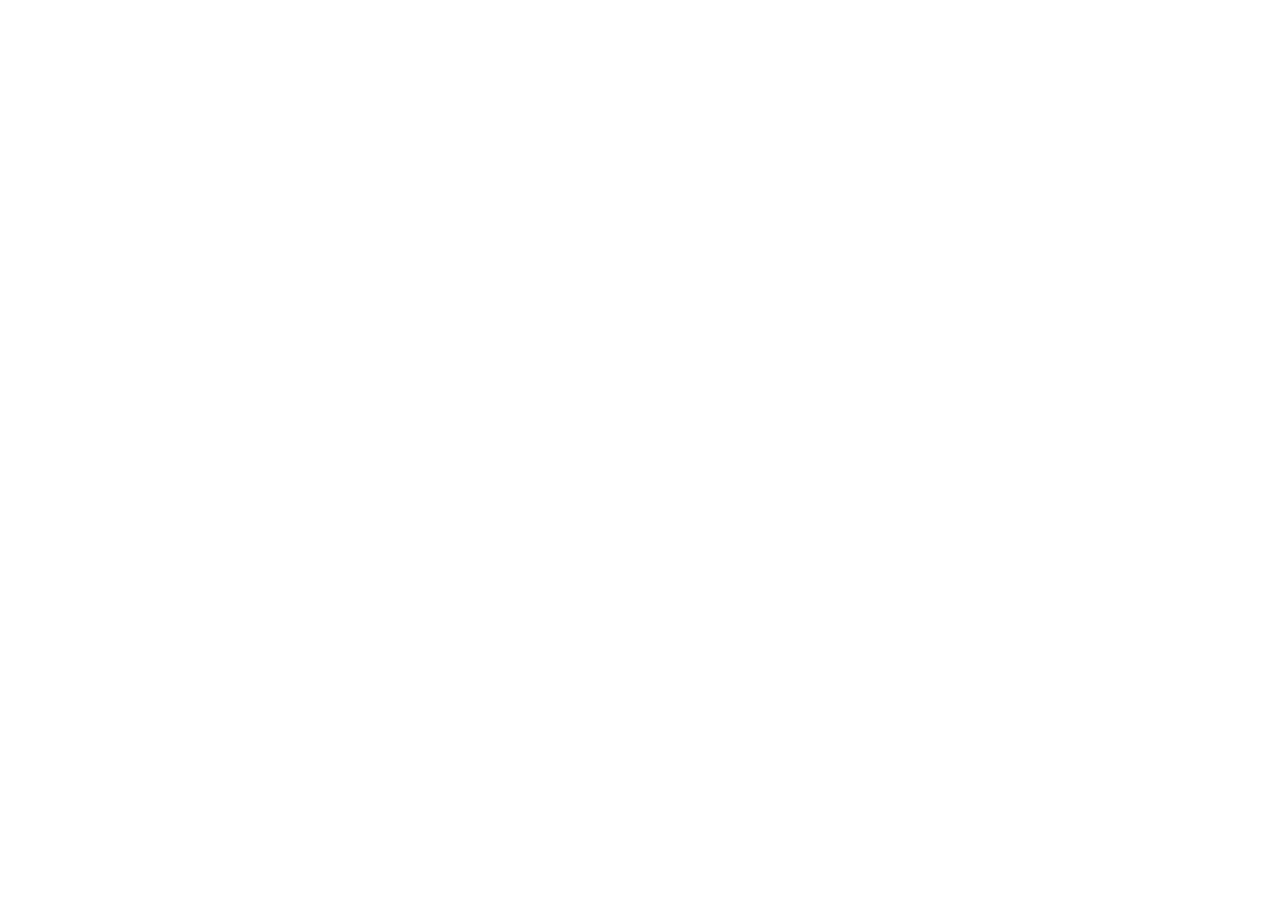
==== index.html @ e0cd3141 "basic ui" ====
<!DOCTYPE html>
<html lang="en">

<head>
    <meta charset="UTF-8">
    <meta name="viewport" content="width=device-width, initial-scale=1.0">
    <link rel="stylesheet" href="style.css">
    <title>Document</title>
</head>

<body>
    <div id="wrapper">
        <template class="card" id="card">
            <figure class="card-image" id="card-image">
                <img src="" alt="">
            </figure>
            <div class="card-content" id="card-content">
                <svg xmlns="http://www.w3.org/2000/svg" width="24" height="24" viewBox="0 0 24 24" fill="none"
                    stroke="currentColor" stroke-width="2" stroke-linecap="round" stroke-linejoin="round"
                    class="lucide lucide-heart-icon lucide-heart">
                    <path
                        d="M2 9.5a5.5 5.5 0 0 1 9.591-3.676.56.56 0 0 0 .818 0A5.49 5.49 0 0 1 22 9.5c0 2.29-1.5 4-3 5.5l-5.492 5.313a2 2 0 0 1-3 .019L5 15c-1.5-1.5-3-3.2-3-5.5" />
                </svg>
                <a href="">More</a>
            </div>
        </template>
    </div>
</body>

</html>
---- style.css ----
html,
body {
    margin: 0;
    padding: 0;
    box-sizing: border-box;
    height: 100vh;
}

#wrapper {
    display: grid;
    grid-template-columns: repeat(4, auto);
    justify-items: center;
    align-items: center;
    min-height: 100vh;
    justify-content: center;
    align-content: center;
    gap: 20px;
}

.card {
    width: 288px;
    display: flex;
    flex-direction: column;
}

.card-image {
    object-fit: cover;
    margin: 0;
    padding: 0;
}

.card-image img {
    width: 288px;
    height: 288px;
    object-fit: cover;
    display: block;
}

.card-content {
    display: flex;
    justify-content: space-between;
    background: #CEF9FF;
    padding: 16px;
}
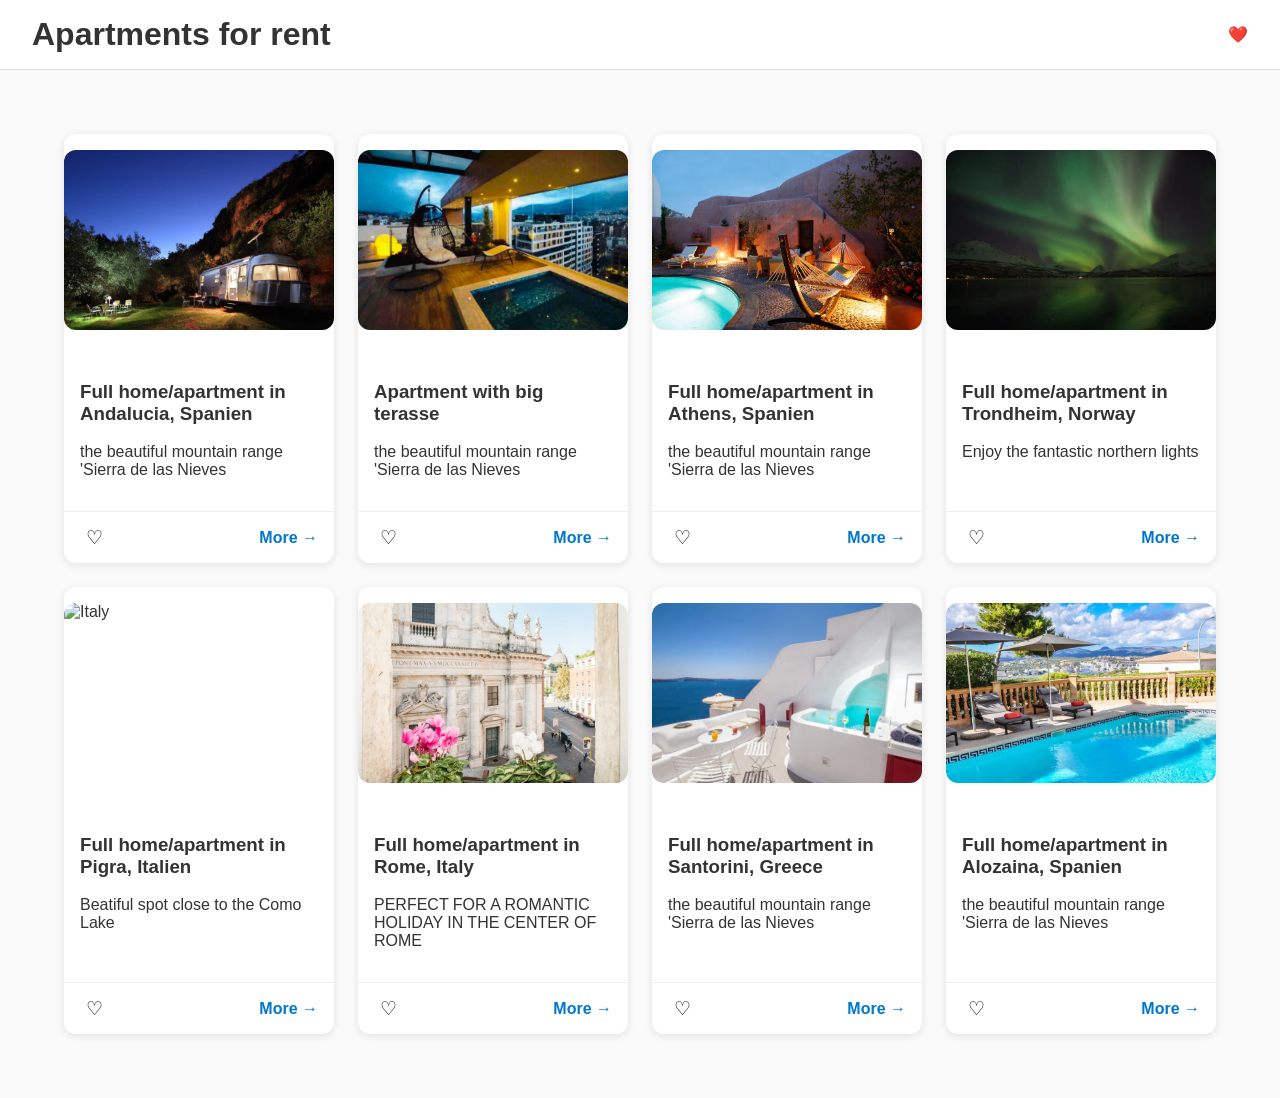
==== commit f91f48ef: "Merge f66aec5c4b34b074737cd80957c17f95cf696439 into 00dd9c4e7b91251b32103ae0e5f36a0368b23f4c" ====
--- a/index.html
+++ b/index.html
@@ -2,29 +2,84 @@
 <html lang="en">
 
 <head>
-    <meta charset="UTF-8">
-    <meta name="viewport" content="width=device-width, initial-scale=1.0">
-    <link rel="stylesheet" href="style.css">
-    <title>Document</title>
+  <meta charset="UTF-8">
+  <title>Destinations</title>
+  <link rel="stylesheet" href="styles.css">
 </head>
 
 <body>
-    <div id="wrapper">
-        <template class="card" id="card">
-            <figure class="card-image" id="card-image">
-                <img src="" alt="">
-            </figure>
-            <div class="card-content" id="card-content">
-                <svg xmlns="http://www.w3.org/2000/svg" width="24" height="24" viewBox="0 0 24 24" fill="none"
-                    stroke="currentColor" stroke-width="2" stroke-linecap="round" stroke-linejoin="round"
-                    class="lucide lucide-heart-icon lucide-heart">
-                    <path
-                        d="M2 9.5a5.5 5.5 0 0 1 9.591-3.676.56.56 0 0 0 .818 0A5.49 5.49 0 0 1 22 9.5c0 2.29-1.5 4-3 5.5l-5.492 5.313a2 2 0 0 1-3 .019L5 15c-1.5-1.5-3-3.2-3-5.5" />
-                </svg>
-                <a href="">More</a>
+  <header>
+    <h1>Apartments for rent</h1>
+    <nav>
+      <a href="favorites.html">❤️ </a>
+    </nav>
+  </header>
+
+  <main>
+    <div class="grid" id="destinations"></div>
+  </main>
+
+  <script>
+    function getFavorites() {
+      return JSON.parse(localStorage.getItem("favorites")) || [];
+    }
+
+    function saveFavorites(favorites) {
+      localStorage.setItem("favorites", JSON.stringify(favorites));
+    }
+
+    function toggleFavorite(id, btn) {
+      let favorites = getFavorites();
+      if (favorites.includes(id)) {
+        favorites = favorites.filter(fav => fav !== id);
+        btn.classList.remove("active");
+        btn.textContent = "♡";
+      } else {
+        favorites.push(id);
+        btn.classList.add("active");
+        btn.textContent = "❤️";
+      }
+      saveFavorites(favorites);
+    }
+
+    function renderFavorites() {
+      const favorites = getFavorites();
+      document.querySelectorAll(".fav-btn").forEach(btn => {
+        const id = parseInt(btn.dataset.id, 10);
+        btn.textContent = favorites.includes(id) ? "❤️" : "♡";
+      });
+    }
+
+    fetch("destinations.json")
+      .then(res => res.json())
+      .then(data => {
+        const container = document.getElementById("destinations");
+        data.destinations.forEach(dest => {
+          const card = document.createElement("div");
+          card.className = "card";
+          card.innerHTML = `
+            <img src="${dest.image}" alt="${dest.destination}">
+            <div class="card-content">
+              <h3>${dest.title}</h3>
+              <p>${dest.subtitle}</p>
             </div>
-        </template>
-    </div>
+            <div class="card-footer">
+              <button class="fav-btn" data-id="${dest.id}" aria-label="Toggle favorite">♡</button>
+              <a class="more-link" href="destination.html?id=${dest.id}">More →</a>
+            </div>
+          `;
+          container.appendChild(card);
+        });
+
+        document.querySelectorAll(".fav-btn").forEach(btn => {
+          btn.addEventListener("click", () => {
+            toggleFavorite(parseInt(btn.dataset.id, 10), btn);
+          });
+        });
+
+        renderFavorites();
+      });
+  </script>
 </body>
 
 </html>
--- a/styles.css
+++ b/styles.css
@@ -0,0 +1,107 @@
+body {
+  font-family: Arial, sans-serif;
+  margin: 0;
+  padding: 0;
+  background: #fafafa;
+  color: #333;
+}
+
+header {
+  background: #fff;
+  padding: 1rem 2rem;
+  display: flex;
+  justify-content: space-between;
+  align-items: center;
+  border-bottom: 1px solid #ddd;
+}
+
+h1 {
+  margin: 0;
+}
+
+a {
+  text-decoration: none;
+  color: #0077cc;
+}
+
+a:hover {
+  text-decoration: underline;
+}
+
+.grid {
+  display: grid;
+  grid-template-columns: repeat(auto-fit, minmax(260px, 1fr));
+  gap: 1.5rem;
+  padding: 2rem;
+}
+
+.card {
+  background: #fff;
+  border-radius: 12px;
+  box-shadow: 0 2px 8px rgba(0, 0, 0, 0.1);
+  overflow: hidden;
+  display: flex;
+  flex-direction: column;
+}
+
+.card img {
+  width: 100%;
+  height: 180px;
+  object-fit: cover;
+}
+
+.card-content {
+  padding: 1rem;
+  flex-grow: 1;
+}
+
+.card-footer {
+  display: flex;
+  justify-content: space-between;
+  align-items: center;
+  padding: 0.8rem 1rem;
+  border-top: 1px solid #eee;
+}
+
+.fav-btn {
+  background: none;
+  border: none;
+  font-size: 1.2rem;
+  cursor: pointer;
+}
+
+.fav-btn.active {
+  color: red;
+}
+
+.more-link {
+  font-weight: bold;
+  color: #0077cc;
+}
+
+main {
+  padding: 2rem;
+}
+
+main img {
+  max-width: 600px;
+  width: 100%;
+  border-radius: 12px;
+  margin: 1rem 0;
+}
+
+.facilities {
+  margin: 1rem 0;
+  padding: 0;
+  list-style: none;
+  display: flex;
+  flex-wrap: wrap;
+  gap: 0.5rem;
+}
+
+.facilities li {
+  background: #f0f0f0;
+  padding: 0.4rem 0.8rem;
+  border-radius: 8px;
+  font-size: 0.9rem;
+}
